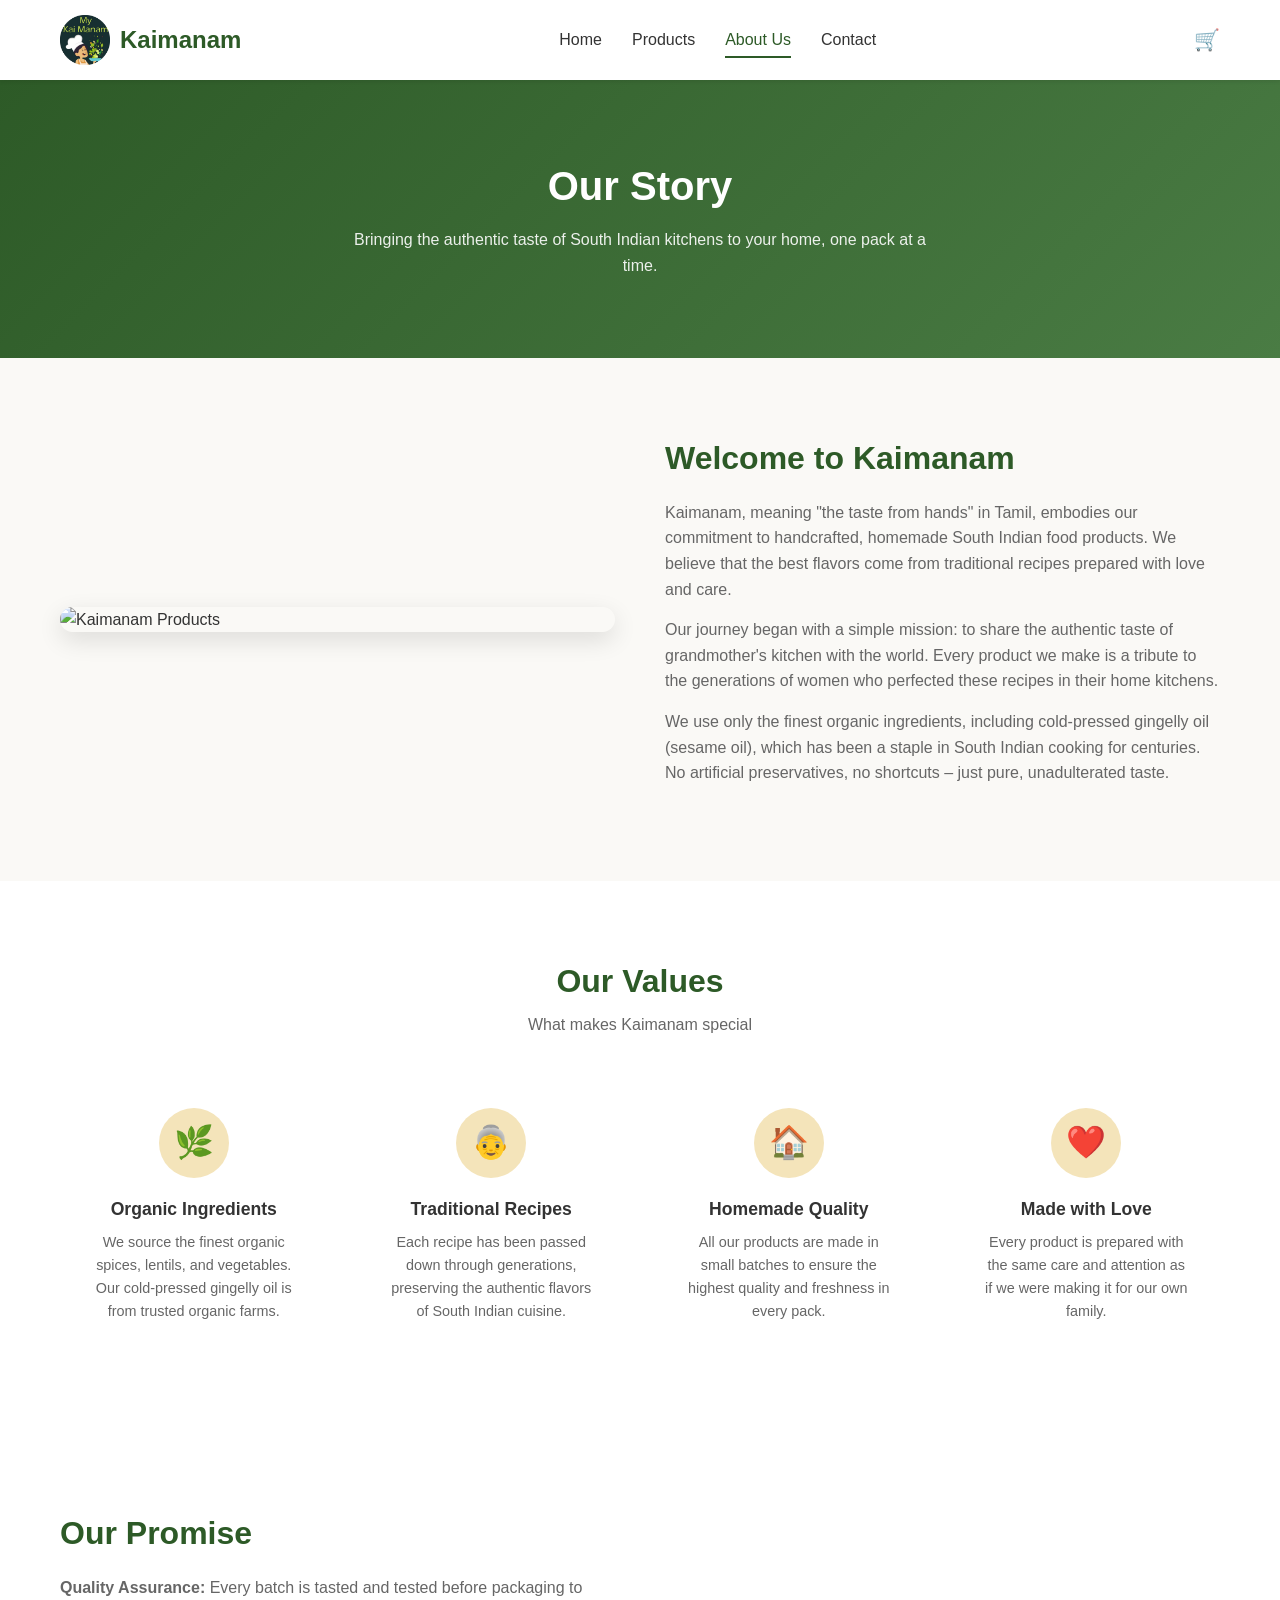
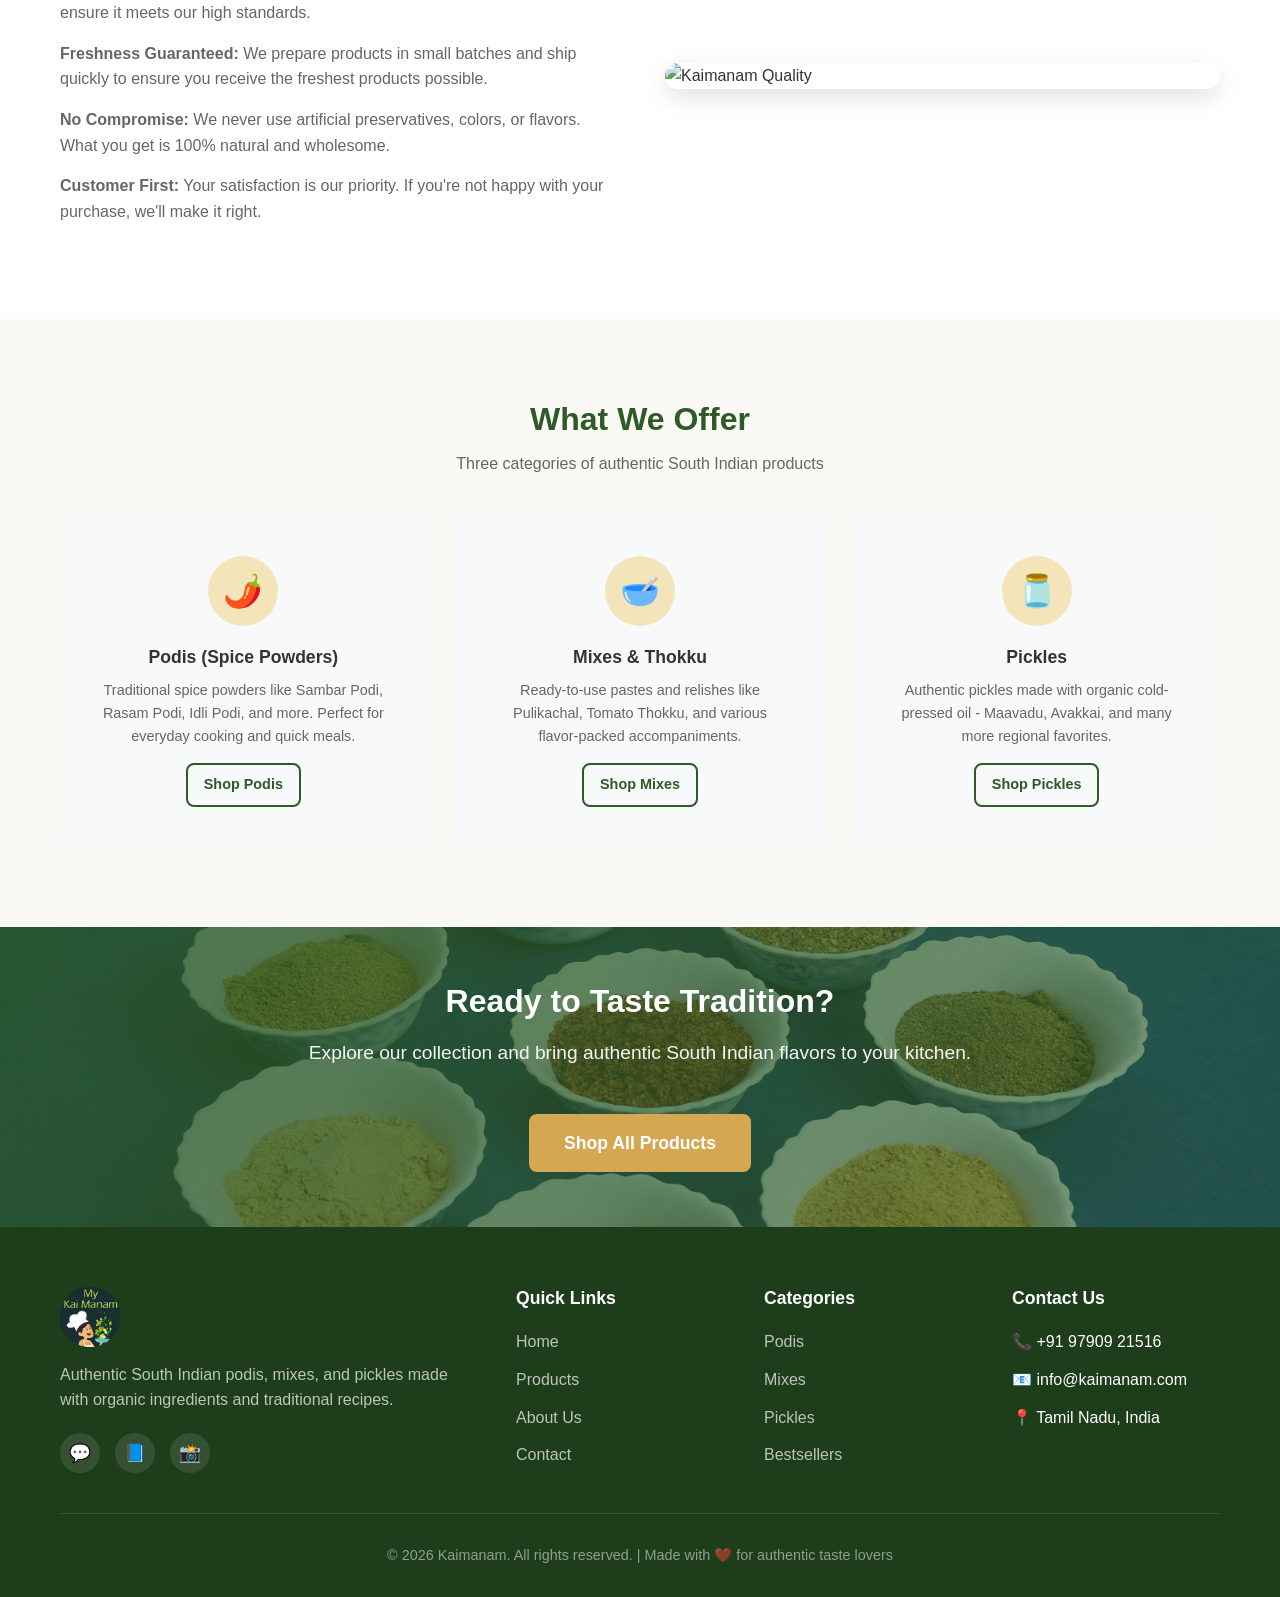
==== about.html @ 2c47877e "First commit" ====
<!DOCTYPE html>
<html lang="en">
<head>
    <meta charset="UTF-8">
    <meta name="viewport" content="width=device-width, initial-scale=1.0">
    <meta name="description" content="Learn about Kaimanam - Our story, mission, and commitment to bringing authentic South Indian flavors to your kitchen.">
    <title>About Us - Kaimanam</title>
    <link rel="stylesheet" href="css/styles.css">
    <link rel="icon" href="Assets/logo.png" type="image/png">
</head>
<body>
    <!-- Header -->
    <header class="header">
        <div class="container">
            <a href="index.html" class="logo">
                <img src="Assets/logo.png" alt="Kaimanam Logo">
                <span>Kaimanam</span>
            </a>
            
            <nav class="nav-menu">
                <a href="index.html">Home</a>
                <a href="products.html">Products</a>
                <a href="about.html" class="active">About Us</a>
                <a href="contact.html">Contact</a>
            </nav>
            
            <div class="nav-icons">
                <a href="cart.html" class="nav-icon">
                    🛒
                    <span class="cart-count">0</span>
                </a>
            </div>
            
            <button class="mobile-menu-btn">☰</button>
        </div>
    </header>

    <!-- About Hero -->
    <section class="about-hero">
        <div class="container">
            <h1>Our Story</h1>
            <p>Bringing the authentic taste of South Indian kitchens to your home, one pack at a time.</p>
        </div>
    </section>

    <!-- About Content -->
    <section class="about-content">
        <div class="container">
            <div class="about-grid">
                <div class="about-image">
                    <img src="Assets/menu3.jpg" alt="Kaimanam Products">
                </div>
                <div class="about-text">
                    <h2>Welcome to Kaimanam</h2>
                    <p>Kaimanam, meaning "the taste from hands" in Tamil, embodies our commitment to handcrafted, homemade South Indian food products. We believe that the best flavors come from traditional recipes prepared with love and care.</p>
                    <p>Our journey began with a simple mission: to share the authentic taste of grandmother's kitchen with the world. Every product we make is a tribute to the generations of women who perfected these recipes in their home kitchens.</p>
                    <p>We use only the finest organic ingredients, including cold-pressed gingelly oil (sesame oil), which has been a staple in South Indian cooking for centuries. No artificial preservatives, no shortcuts – just pure, unadulterated taste.</p>
                </div>
            </div>
        </div>
    </section>

    <!-- Our Values -->
    <section class="features-section">
        <div class="container">
            <div class="section-title">
                <h2>Our Values</h2>
                <p>What makes Kaimanam special</p>
            </div>
            <div class="features-grid">
                <div class="feature-card">
                    <div class="feature-icon">🌿</div>
                    <h3>Organic Ingredients</h3>
                    <p>We source the finest organic spices, lentils, and vegetables. Our cold-pressed gingelly oil is from trusted organic farms.</p>
                </div>
                <div class="feature-card">
                    <div class="feature-icon">👵</div>
                    <h3>Traditional Recipes</h3>
                    <p>Each recipe has been passed down through generations, preserving the authentic flavors of South Indian cuisine.</p>
                </div>
                <div class="feature-card">
                    <div class="feature-icon">🏠</div>
                    <h3>Homemade Quality</h3>
                    <p>All our products are made in small batches to ensure the highest quality and freshness in every pack.</p>
                </div>
                <div class="feature-card">
                    <div class="feature-icon">❤️</div>
                    <h3>Made with Love</h3>
                    <p>Every product is prepared with the same care and attention as if we were making it for our own family.</p>
                </div>
            </div>
        </div>
    </section>

    <!-- Our Promise -->
    <section class="about-content" style="background: white;">
        <div class="container">
            <div class="about-grid" style="direction: rtl;">
                <div class="about-image" style="direction: ltr;">
                    <img src="Assets/menu4.jpg" alt="Kaimanam Quality">
                </div>
                <div class="about-text" style="direction: ltr;">
                    <h2>Our Promise</h2>
                    <p><strong>Quality Assurance:</strong> Every batch is tasted and tested before packaging to ensure it meets our high standards.</p>
                    <p><strong>Freshness Guaranteed:</strong> We prepare products in small batches and ship quickly to ensure you receive the freshest products possible.</p>
                    <p><strong>No Compromise:</strong> We never use artificial preservatives, colors, or flavors. What you get is 100% natural and wholesome.</p>
                    <p><strong>Customer First:</strong> Your satisfaction is our priority. If you're not happy with your purchase, we'll make it right.</p>
                </div>
            </div>
        </div>
    </section>

    <!-- Product Categories -->
    <section class="products-section">
        <div class="container">
            <div class="section-title">
                <h2>What We Offer</h2>
                <p>Three categories of authentic South Indian products</p>
            </div>
            <div class="features-grid" style="grid-template-columns: repeat(3, 1fr);">
                <div class="feature-card" style="background: #f8f9fa; padding: 40px; border-radius: 12px;">
                    <div class="feature-icon">🌶️</div>
                    <h3>Podis (Spice Powders)</h3>
                    <p>Traditional spice powders like Sambar Podi, Rasam Podi, Idli Podi, and more. Perfect for everyday cooking and quick meals.</p>
                    <a href="products.html?category=podis" class="btn btn-outline btn-sm" style="margin-top: 15px;">Shop Podis</a>
                </div>
                <div class="feature-card" style="background: #f8f9fa; padding: 40px; border-radius: 12px;">
                    <div class="feature-icon">🥣</div>
                    <h3>Mixes & Thokku</h3>
                    <p>Ready-to-use pastes and relishes like Pulikachal, Tomato Thokku, and various flavor-packed accompaniments.</p>
                    <a href="products.html?category=mixes" class="btn btn-outline btn-sm" style="margin-top: 15px;">Shop Mixes</a>
                </div>
                <div class="feature-card" style="background: #f8f9fa; padding: 40px; border-radius: 12px;">
                    <div class="feature-icon">🫙</div>
                    <h3>Pickles</h3>
                    <p>Authentic pickles made with organic cold-pressed oil - Maavadu, Avakkai, and many more regional favorites.</p>
                    <a href="products.html?category=pickles" class="btn btn-outline btn-sm" style="margin-top: 15px;">Shop Pickles</a>
                </div>
            </div>
        </div>
    </section>

    <!-- CTA Section -->
    <section class="hero" style="min-height: 300px; height: auto;">
        <img src="Assets/header_img.jpg" alt="Kaimanam" class="hero-bg">
        <div class="hero-overlay"></div>
        <div class="container">
            <div class="hero-content" style="text-align: center; max-width: 800px; margin: 0 auto;">
                <h2 style="color: white; font-size: 2rem; margin-bottom: 15px;">Ready to Taste Tradition?</h2>
                <p>Explore our collection and bring authentic South Indian flavors to your kitchen.</p>
                <a href="products.html" class="btn btn-primary btn-lg" style="margin-top: 15px;">
                    Shop All Products
                </a>
            </div>
        </div>
    </section>

    <!-- Footer -->
    <footer class="footer">
        <div class="container">
            <div class="footer-grid">
                <div class="footer-brand">
                    <img src="Assets/logo.png" alt="Kaimanam Logo">
                    <p>Authentic South Indian podis, mixes, and pickles made with organic ingredients and traditional recipes.</p>
                    <div class="social-links">
                        <a href="https://wa.me/919790921516" target="_blank" class="social-link">💬</a>
                        <a href="#" class="social-link">📘</a>
                        <a href="#" class="social-link">📸</a>
                    </div>
                </div>
                
                <div class="footer-column">
                    <h4>Quick Links</h4>
                    <ul class="footer-links">
                        <li><a href="index.html">Home</a></li>
                        <li><a href="products.html">Products</a></li>
                        <li><a href="about.html">About Us</a></li>
                        <li><a href="contact.html">Contact</a></li>
                    </ul>
                </div>
                
                <div class="footer-column">
                    <h4>Categories</h4>
                    <ul class="footer-links">
                        <li><a href="products.html?category=podis">Podis</a></li>
                        <li><a href="products.html?category=mixes">Mixes</a></li>
                        <li><a href="products.html?category=pickles">Pickles</a></li>
                        <li><a href="products.html?category=bestsellers">Bestsellers</a></li>
                    </ul>
                </div>
                
                <div class="footer-column">
                    <h4>Contact Us</h4>
                    <ul class="footer-links">
                        <li>📞 +91 97909 21516</li>
                        <li>📧 info@kaimanam.com</li>
                        <li>📍 Tamil Nadu, India</li>
                    </ul>
                </div>
            </div>
            
            <div class="footer-bottom">
                <p>&copy; 2026 Kaimanam. All rights reserved. | Made with ❤️ for authentic taste lovers</p>
            </div>
        </div>
    </footer>

    <!-- Scripts -->
    <script src="js/products.js"></script>
    <script src="js/cart.js"></script>
    <script src="js/main.js"></script>
</body>
</html>
---- css/styles.css ----
/* Kaimanam - E-commerce Website Styles */

/* CSS Variables */
:root {
    --primary-color: #2d5a27;
    --primary-light: #4a7c44;
    --primary-dark: #1e3d1a;
    --secondary-color: #f4e4ba;
    --accent-color: #d4a853;
    --text-dark: #333333;
    --text-light: #666666;
    --text-muted: #999999;
    --white: #ffffff;
    --off-white: #faf9f6;
    --border-color: #e5e5e5;
    --shadow-sm: 0 2px 4px rgba(0,0,0,0.08);
    --shadow-md: 0 4px 12px rgba(0,0,0,0.1);
    --shadow-lg: 0 8px 24px rgba(0,0,0,0.12);
    --radius-sm: 8px;
    --radius-md: 12px;
    --radius-lg: 20px;
    --transition: all 0.3s ease;
}

/* Reset & Base */
*, *::before, *::after {
    margin: 0;
    padding: 0;
    box-sizing: border-box;
}

html {
    scroll-behavior: smooth;
}

body {
    font-family: 'Segoe UI', Tahoma, Geneva, Verdana, sans-serif;
    line-height: 1.6;
    color: var(--text-dark);
    background-color: var(--off-white);
}

a {
    text-decoration: none;
    color: inherit;
    transition: var(--transition);
}

img {
    max-width: 100%;
    height: auto;
    display: block;
}

button {
    cursor: pointer;
    border: none;
    outline: none;
    font-family: inherit;
    transition: var(--transition);
}

ul {
    list-style: none;
}

.container {
    max-width: 1200px;
    margin: 0 auto;
    padding: 0 20px;
}

/* Typography */
h1, h2, h3, h4, h5, h6 {
    font-weight: 600;
    line-height: 1.3;
    color: var(--text-dark);
}

h1 { font-size: 2.5rem; }
h2 { font-size: 2rem; }
h3 { font-size: 1.5rem; }
h4 { font-size: 1.25rem; }

.section-title {
    text-align: center;
    margin-bottom: 40px;
}

.section-title h2 {
    color: var(--primary-color);
    margin-bottom: 10px;
}

.section-title p {
    color: var(--text-light);
    max-width: 600px;
    margin: 0 auto;
}

/* Header & Navigation */
.header {
    background: var(--white);
    box-shadow: var(--shadow-sm);
    position: sticky;
    top: 0;
    z-index: 1000;
}

.header .container {
    display: flex;
    align-items: center;
    justify-content: space-between;
    padding: 15px 20px;
}

.logo {
    display: flex;
    align-items: center;
    gap: 10px;
}

.logo img {
    height: 50px;
    width: auto;
}

.logo span {
    font-size: 1.5rem;
    font-weight: 700;
    color: var(--primary-color);
}

.nav-menu {
    display: flex;
    align-items: center;
    gap: 30px;
}

.nav-menu a {
    color: var(--text-dark);
    font-weight: 500;
    position: relative;
    padding: 5px 0;
}

.nav-menu a:hover,
.nav-menu a.active {
    color: var(--primary-color);
}

.nav-menu a::after {
    content: '';
    position: absolute;
    bottom: 0;
    left: 0;
    width: 0;
    height: 2px;
    background: var(--primary-color);
    transition: var(--transition);
}

.nav-menu a:hover::after,
.nav-menu a.active::after {
    width: 100%;
}

.nav-icons {
    display: flex;
    align-items: center;
    gap: 20px;
}

.nav-icon {
    position: relative;
    font-size: 1.3rem;
    color: var(--text-dark);
}

.nav-icon:hover {
    color: var(--primary-color);
}

.cart-count {
    position: absolute;
    top: -8px;
    right: -8px;
    background: var(--accent-color);
    color: var(--white);
    font-size: 0.7rem;
    font-weight: 600;
    width: 18px;
    height: 18px;
    border-radius: 50%;
    display: flex;
    align-items: center;
    justify-content: center;
}

.mobile-menu-btn {
    display: none;
    background: none;
    font-size: 1.5rem;
    color: var(--text-dark);
}

/* Hero Section */
.hero {
    position: relative;
    height: 70vh;
    min-height: 500px;
    display: flex;
    align-items: center;
    overflow: hidden;
}

.hero-bg {
    position: absolute;
    top: 0;
    left: 0;
    width: 100%;
    height: 100%;
    object-fit: cover;
    z-index: -1;
}

.hero-overlay {
    position: absolute;
    top: 0;
    left: 0;
    width: 100%;
    height: 100%;
    background: linear-gradient(135deg, rgba(45, 90, 39, 0.85) 0%, rgba(45, 90, 39, 0.6) 100%);
    z-index: 0;
}

.hero-content {
    position: relative;
    z-index: 1;
    color: var(--white);
    max-width: 600px;
}

.hero-content h1 {
    font-size: 3rem;
    color: var(--white);
    margin-bottom: 20px;
    text-shadow: 2px 2px 4px rgba(0,0,0,0.3);
}

.hero-content p {
    font-size: 1.2rem;
    margin-bottom: 30px;
    opacity: 0.95;
}

.hero-buttons {
    display: flex;
    gap: 15px;
    flex-wrap: wrap;
}

/* Buttons */
.btn {
    display: inline-flex;
    align-items: center;
    justify-content: center;
    gap: 8px;
    padding: 12px 28px;
    border-radius: var(--radius-sm);
    font-weight: 600;
    font-size: 1rem;
    transition: var(--transition);
}

.btn-primary {
    background: var(--accent-color);
    color: var(--white);
}

.btn-primary:hover {
    background: #c49743;
    transform: translateY(-2px);
    box-shadow: var(--shadow-md);
}

.btn-secondary {
    background: transparent;
    color: var(--white);
    border: 2px solid var(--white);
}

.btn-secondary:hover {
    background: var(--white);
    color: var(--primary-color);
}

.btn-outline {
    background: transparent;
    color: var(--primary-color);
    border: 2px solid var(--primary-color);
}

.btn-outline:hover {
    background: var(--primary-color);
    color: var(--white);
}

.btn-cart {
    background: var(--primary-color);
    color: var(--white);
    width: 100%;
}

.btn-cart:hover {
    background: var(--primary-dark);
}

.btn-sm {
    padding: 8px 16px;
    font-size: 0.9rem;
}

.btn-lg {
    padding: 15px 35px;
    font-size: 1.1rem;
}

/* Categories Section */
.categories {
    padding: 80px 0;
    background: var(--white);
}

.categories-grid {
    display: grid;
    grid-template-columns: repeat(4, 1fr);
    gap: 25px;
}

.category-card {
    position: relative;
    border-radius: var(--radius-md);
    overflow: hidden;
    aspect-ratio: 1;
    box-shadow: var(--shadow-md);
    transition: var(--transition);
}

.category-card:hover {
    transform: translateY(-5px);
    box-shadow: var(--shadow-lg);
}

.category-card img {
    width: 100%;
    height: 100%;
    object-fit: cover;
    transition: var(--transition);
}

.category-card:hover img {
    transform: scale(1.05);
}

.category-overlay {
    position: absolute;
    bottom: 0;
    left: 0;
    right: 0;
    padding: 20px;
    background: linear-gradient(transparent, rgba(0,0,0,0.8));
    color: var(--white);
}

.category-overlay h3 {
    color: var(--white);
    margin-bottom: 5px;
}

.category-overlay p {
    font-size: 0.85rem;
    opacity: 0.9;
}

/* Products Section */
.products-section {
    padding: 80px 0;
}

.products-grid {
    display: grid;
    grid-template-columns: repeat(4, 1fr);
    gap: 25px;
}

.product-card {
    background: var(--white);
    border-radius: var(--radius-md);
    overflow: hidden;
    box-shadow: var(--shadow-sm);
    transition: var(--transition);
}

.product-card:hover {
    transform: translateY(-5px);
    box-shadow: var(--shadow-lg);
}

.product-image {
    position: relative;
    aspect-ratio: 1;
    overflow: hidden;
}

.product-image img {
    width: 100%;
    height: 100%;
    object-fit: cover;
    transition: var(--transition);
}

.product-card:hover .product-image img {
    transform: scale(1.05);
}

.product-badge {
    position: absolute;
    top: 10px;
    left: 10px;
    background: var(--accent-color);
    color: var(--white);
    padding: 5px 12px;
    border-radius: 20px;
    font-size: 0.75rem;
    font-weight: 600;
}

.product-actions {
    position: absolute;
    top: 10px;
    right: 10px;
    display: flex;
    flex-direction: column;
    gap: 8px;
    opacity: 0;
    transform: translateX(10px);
    transition: var(--transition);
}

.product-card:hover .product-actions {
    opacity: 1;
    transform: translateX(0);
}

.product-action-btn {
    background: var(--white);
    color: var(--text-dark);
    width: 36px;
    height: 36px;
    border-radius: 50%;
    display: flex;
    align-items: center;
    justify-content: center;
    box-shadow: var(--shadow-sm);
}

.product-action-btn:hover {
    background: var(--primary-color);
    color: var(--white);
}

.product-info {
    padding: 20px;
}

.product-category {
    font-size: 0.8rem;
    color: var(--text-muted);
    text-transform: uppercase;
    letter-spacing: 0.5px;
    margin-bottom: 5px;
}

.product-name {
    font-size: 1.1rem;
    font-weight: 600;
    margin-bottom: 5px;
    color: var(--text-dark);
}

.product-name a:hover {
    color: var(--primary-color);
}

.product-weight {
    font-size: 0.85rem;
    color: var(--text-light);
    margin-bottom: 10px;
}

.product-price {
    font-size: 1.25rem;
    font-weight: 700;
    color: var(--primary-color);
    margin-bottom: 15px;
}

/* Product Detail Page */
.product-detail {
    padding: 60px 0;
}

.product-detail-grid {
    display: grid;
    grid-template-columns: 1fr 1fr;
    gap: 50px;
    align-items: start;
}

.product-gallery {
    position: sticky;
    top: 100px;
}

.main-image {
    border-radius: var(--radius-md);
    overflow: hidden;
    margin-bottom: 15px;
}

.main-image img {
    width: 100%;
    aspect-ratio: 1;
    object-fit: cover;
}

.thumbnail-images {
    display: flex;
    gap: 10px;
}

.thumbnail {
    width: 80px;
    height: 80px;
    border-radius: var(--radius-sm);
    overflow: hidden;
    cursor: pointer;
    border: 2px solid transparent;
    transition: var(--transition);
}

.thumbnail.active,
.thumbnail:hover {
    border-color: var(--primary-color);
}

.thumbnail img {
    width: 100%;
    height: 100%;
    object-fit: cover;
}

.product-detail-info h1 {
    font-size: 2rem;
    margin-bottom: 10px;
}

.product-detail-price {
    font-size: 2rem;
    font-weight: 700;
    color: var(--primary-color);
    margin-bottom: 20px;
}

.product-detail-weight {
    display: inline-block;
    background: var(--secondary-color);
    padding: 8px 16px;
    border-radius: 20px;
    font-size: 0.9rem;
    color: var(--primary-dark);
    margin-bottom: 20px;
}

.product-detail-description {
    color: var(--text-light);
    margin-bottom: 30px;
    line-height: 1.8;
}

.quantity-selector {
    display: flex;
    align-items: center;
    gap: 15px;
    margin-bottom: 25px;
}

.quantity-selector label {
    font-weight: 600;
}

.quantity-controls {
    display: flex;
    align-items: center;
    border: 1px solid var(--border-color);
    border-radius: var(--radius-sm);
}

.quantity-btn {
    background: var(--off-white);
    color: var(--text-dark);
    width: 40px;
    height: 40px;
    font-size: 1.2rem;
    display: flex;
    align-items: center;
    justify-content: center;
}

.quantity-btn:hover {
    background: var(--primary-color);
    color: var(--white);
}

.quantity-input {
    width: 60px;
    height: 40px;
    text-align: center;
    border: none;
    font-size: 1rem;
    font-weight: 600;
}

.product-detail-buttons {
    display: flex;
    gap: 15px;
    margin-bottom: 30px;
}

.product-detail-buttons .btn {
    flex: 1;
}

.product-features {
    border-top: 1px solid var(--border-color);
    padding-top: 25px;
}

.product-features ul {
    display: grid;
    gap: 10px;
}

.product-features li {
    display: flex;
    align-items: center;
    gap: 10px;
    color: var(--text-light);
}

.product-features li::before {
    content: '✓';
    color: var(--primary-color);
    font-weight: bold;
}

/* Cart Page */
.cart-page {
    padding: 60px 0;
}

.cart-page h1 {
    margin-bottom: 40px;
}

.cart-container {
    display: grid;
    grid-template-columns: 1fr 350px;
    gap: 40px;
    align-items: start;
}

.cart-items {
    background: var(--white);
    border-radius: var(--radius-md);
    box-shadow: var(--shadow-sm);
    overflow: hidden;
}

.cart-header {
    display: grid;
    grid-template-columns: 2fr 1fr 1fr 1fr auto;
    gap: 20px;
    padding: 20px;
    background: var(--off-white);
    font-weight: 600;
    color: var(--text-dark);
}

.cart-item {
    display: grid;
    grid-template-columns: 2fr 1fr 1fr 1fr auto;
    gap: 20px;
    padding: 20px;
    border-bottom: 1px solid var(--border-color);
    align-items: center;
}

.cart-item:last-child {
    border-bottom: none;
}

.cart-product {
    display: flex;
    align-items: center;
    gap: 15px;
}

.cart-product img {
    width: 80px;
    height: 80px;
    object-fit: cover;
    border-radius: var(--radius-sm);
}

.cart-product-info h4 {
    font-size: 1rem;
    margin-bottom: 5px;
}

.cart-product-info p {
    font-size: 0.85rem;
    color: var(--text-muted);
}

.cart-price,
.cart-subtotal {
    font-weight: 600;
}

.cart-quantity {
    display: flex;
    align-items: center;
    justify-content: center;
}

.cart-remove {
    background: none;
    color: var(--text-muted);
    font-size: 1.2rem;
}

.cart-remove:hover {
    color: #e74c3c;
}

.cart-summary {
    background: var(--white);
    border-radius: var(--radius-md);
    box-shadow: var(--shadow-sm);
    padding: 30px;
    position: sticky;
    top: 100px;
}

.cart-summary h3 {
    margin-bottom: 25px;
    padding-bottom: 15px;
    border-bottom: 1px solid var(--border-color);
}

.summary-row {
    display: flex;
    justify-content: space-between;
    margin-bottom: 15px;
    color: var(--text-light);
}

.summary-row.total {
    font-size: 1.25rem;
    font-weight: 700;
    color: var(--text-dark);
    padding-top: 15px;
    border-top: 1px solid var(--border-color);
    margin-top: 15px;
}

.cart-summary .btn {
    width: 100%;
    margin-top: 20px;
}

.empty-cart {
    text-align: center;
    padding: 60px 20px;
}

.empty-cart svg {
    width: 100px;
    height: 100px;
    color: var(--text-muted);
    margin-bottom: 20px;
}

.empty-cart h3 {
    margin-bottom: 10px;
}

.empty-cart p {
    color: var(--text-light);
    margin-bottom: 20px;
}

/* Checkout Page */
.checkout-page {
    padding: 60px 0;
}

.checkout-container {
    display: grid;
    grid-template-columns: 1fr 400px;
    gap: 40px;
    align-items: start;
}

.checkout-form {
    background: var(--white);
    border-radius: var(--radius-md);
    box-shadow: var(--shadow-sm);
    padding: 30px;
}

.checkout-form h2 {
    margin-bottom: 25px;
    padding-bottom: 15px;
    border-bottom: 1px solid var(--border-color);
}

.form-group {
    margin-bottom: 20px;
}

.form-group label {
    display: block;
    margin-bottom: 8px;
    font-weight: 500;
    color: var(--text-dark);
}

.form-group label span {
    color: #e74c3c;
}

.form-group input,
.form-group select,
.form-group textarea {
    width: 100%;
    padding: 12px 16px;
    border: 1px solid var(--border-color);
    border-radius: var(--radius-sm);
    font-size: 1rem;
    font-family: inherit;
    transition: var(--transition);
}

.form-group input:focus,
.form-group select:focus,
.form-group textarea:focus {
    outline: none;
    border-color: var(--primary-color);
    box-shadow: 0 0 0 3px rgba(45, 90, 39, 0.1);
}

.form-row {
    display: grid;
    grid-template-columns: 1fr 1fr;
    gap: 20px;
}

.order-summary {
    background: var(--white);
    border-radius: var(--radius-md);
    box-shadow: var(--shadow-sm);
    padding: 30px;
    position: sticky;
    top: 100px;
}

.order-summary h3 {
    margin-bottom: 20px;
}

.order-items {
    max-height: 300px;
    overflow-y: auto;
    margin-bottom: 20px;
}

.order-item {
    display: flex;
    gap: 15px;
    padding: 15px 0;
    border-bottom: 1px solid var(--border-color);
}

.order-item:last-child {
    border-bottom: none;
}

.order-item img {
    width: 60px;
    height: 60px;
    object-fit: cover;
    border-radius: var(--radius-sm);
}

.order-item-info {
    flex: 1;
}

.order-item-info h4 {
    font-size: 0.95rem;
    margin-bottom: 5px;
}

.order-item-info p {
    font-size: 0.85rem;
    color: var(--text-muted);
}

.order-item-price {
    font-weight: 600;
    color: var(--primary-color);
}

.whatsapp-note {
    background: #dcf8c6;
    padding: 15px;
    border-radius: var(--radius-sm);
    margin-top: 20px;
    display: flex;
    align-items: flex-start;
    gap: 10px;
}

.whatsapp-note svg {
    width: 24px;
    height: 24px;
    color: #25d366;
    flex-shrink: 0;
}

.whatsapp-note p {
    font-size: 0.9rem;
    color: var(--text-dark);
}

/* About Page */
.about-hero {
    background: linear-gradient(135deg, var(--primary-color) 0%, var(--primary-light) 100%);
    color: var(--white);
    padding: 80px 0;
    text-align: center;
}

.about-hero h1 {
    color: var(--white);
    margin-bottom: 15px;
}

.about-hero p {
    max-width: 600px;
    margin: 0 auto;
    opacity: 0.9;
}

.about-content {
    padding: 80px 0;
}

.about-grid {
    display: grid;
    grid-template-columns: 1fr 1fr;
    gap: 50px;
    align-items: center;
}

.about-image img {
    border-radius: var(--radius-lg);
    box-shadow: var(--shadow-lg);
}

.about-text h2 {
    color: var(--primary-color);
    margin-bottom: 20px;
}

.about-text p {
    color: var(--text-light);
    margin-bottom: 15px;
}

.features-section {
    background: var(--white);
    padding: 80px 0;
}

.features-grid {
    display: grid;
    grid-template-columns: repeat(4, 1fr);
    gap: 30px;
}

.feature-card {
    text-align: center;
    padding: 30px;
}

.feature-icon {
    width: 70px;
    height: 70px;
    background: var(--secondary-color);
    border-radius: 50%;
    display: flex;
    align-items: center;
    justify-content: center;
    margin: 0 auto 20px;
    font-size: 2rem;
}

.feature-card h3 {
    margin-bottom: 10px;
    font-size: 1.1rem;
}

.feature-card p {
    color: var(--text-light);
    font-size: 0.9rem;
}

/* Contact Page */
.contact-section {
    padding: 80px 0;
}

.contact-grid {
    display: grid;
    grid-template-columns: 1fr 1fr;
    gap: 50px;
}

.contact-info h2 {
    color: var(--primary-color);
    margin-bottom: 20px;
}

.contact-info p {
    color: var(--text-light);
    margin-bottom: 30px;
}

.contact-details {
    display: grid;
    gap: 20px;
}

.contact-item {
    display: flex;
    align-items: flex-start;
    gap: 15px;
}

.contact-icon {
    width: 50px;
    height: 50px;
    background: var(--secondary-color);
    border-radius: 50%;
    display: flex;
    align-items: center;
    justify-content: center;
    font-size: 1.2rem;
    color: var(--primary-color);
    flex-shrink: 0;
}

.contact-item h4 {
    margin-bottom: 5px;
}

.contact-item p {
    color: var(--text-light);
    margin-bottom: 0;
}

.contact-form {
    background: var(--white);
    padding: 40px;
    border-radius: var(--radius-md);
    box-shadow: var(--shadow-md);
}

.contact-form h3 {
    margin-bottom: 25px;
}

/* Footer */
.footer {
    background: var(--primary-dark);
    color: var(--white);
    padding: 60px 0 30px;
}

.footer-grid {
    display: grid;
    grid-template-columns: 2fr 1fr 1fr 1fr;
    gap: 40px;
    margin-bottom: 40px;
}

.footer-brand img {
    height: 60px;
    margin-bottom: 15px;
}

.footer-brand p {
    color: rgba(255,255,255,0.7);
    margin-bottom: 20px;
}

.social-links {
    display: flex;
    gap: 15px;
}

.social-link {
    width: 40px;
    height: 40px;
    background: rgba(255,255,255,0.1);
    border-radius: 50%;
    display: flex;
    align-items: center;
    justify-content: center;
    color: var(--white);
    font-size: 1.1rem;
    transition: var(--transition);
}

.social-link:hover {
    background: var(--accent-color);
}

.footer-column h4 {
    color: var(--white);
    margin-bottom: 20px;
    font-size: 1.1rem;
}

.footer-links {
    display: grid;
    gap: 12px;
}

.footer-links a {
    color: rgba(255,255,255,0.7);
}

.footer-links a:hover {
    color: var(--accent-color);
}

.footer-bottom {
    border-top: 1px solid rgba(255,255,255,0.1);
    padding-top: 30px;
    text-align: center;
    color: rgba(255,255,255,0.5);
    font-size: 0.9rem;
}

/* Notifications */
.notification {
    position: fixed;
    bottom: 20px;
    right: 20px;
    background: var(--primary-color);
    color: var(--white);
    padding: 15px 25px;
    border-radius: var(--radius-sm);
    box-shadow: var(--shadow-lg);
    display: flex;
    align-items: center;
    gap: 15px;
    z-index: 2000;
    transform: translateY(100px);
    opacity: 0;
    transition: var(--transition);
}

.notification.show {
    transform: translateY(0);
    opacity: 1;
}

.notification button {
    background: none;
    color: var(--white);
    font-size: 1.2rem;
    padding: 0;
}

.notification-success {
    background: var(--primary-color);
}

.notification-error {
    background: #e74c3c;
}

/* Breadcrumb */
.breadcrumb {
    padding: 20px 0;
    background: var(--white);
    border-bottom: 1px solid var(--border-color);
}

.breadcrumb ul {
    display: flex;
    align-items: center;
    gap: 10px;
}

.breadcrumb li {
    display: flex;
    align-items: center;
    gap: 10px;
    color: var(--text-muted);
    font-size: 0.9rem;
}

.breadcrumb li a {
    color: var(--text-light);
}

.breadcrumb li a:hover {
    color: var(--primary-color);
}

.breadcrumb li:last-child {
    color: var(--primary-color);
    font-weight: 500;
}

.breadcrumb li:not(:last-child)::after {
    content: '›';
    color: var(--text-muted);
}

/* Filter Section */
.filter-section {
    background: var(--white);
    padding: 20px;
    border-radius: var(--radius-md);
    box-shadow: var(--shadow-sm);
    margin-bottom: 30px;
}

.filter-row {
    display: flex;
    align-items: center;
    justify-content: space-between;
    flex-wrap: wrap;
    gap: 20px;
}

.filter-group {
    display: flex;
    align-items: center;
    gap: 10px;
}

.filter-group label {
    font-weight: 500;
    color: var(--text-dark);
}

.filter-group select {
    padding: 10px 15px;
    border: 1px solid var(--border-color);
    border-radius: var(--radius-sm);
    font-size: 0.95rem;
}

.filter-tabs {
    display: flex;
    gap: 10px;
}

.filter-tab {
    padding: 10px 20px;
    border-radius: 20px;
    background: var(--off-white);
    color: var(--text-dark);
    font-weight: 500;
}

.filter-tab:hover,
.filter-tab.active {
    background: var(--primary-color);
    color: var(--white);
}

/* Page Header */
.page-header {
    background: linear-gradient(135deg, var(--primary-color) 0%, var(--primary-light) 100%);
    color: var(--white);
    padding: 60px 0;
    text-align: center;
}

.page-header h1 {
    color: var(--white);
    margin-bottom: 10px;
}

.page-header p {
    opacity: 0.9;
}

/* Responsive Design */
@media (max-width: 1024px) {
    .products-grid,
    .categories-grid {
        grid-template-columns: repeat(3, 1fr);
    }
    
    .features-grid {
        grid-template-columns: repeat(2, 1fr);
    }
    
    .footer-grid {
        grid-template-columns: repeat(2, 1fr);
    }
}

@media (max-width: 768px) {
    .nav-menu {
        display: none;
        position: absolute;
        top: 100%;
        left: 0;
        right: 0;
        background: var(--white);
        flex-direction: column;
        padding: 20px;
        box-shadow: var(--shadow-md);
    }
    
    .nav-menu.active {
        display: flex;
    }
    
    .mobile-menu-btn {
        display: block;
    }
    
    .hero-content h1 {
        font-size: 2rem;
    }
    
    .products-grid,
    .categories-grid {
        grid-template-columns: repeat(2, 1fr);
    }
    
    .product-detail-grid,
    .cart-container,
    .checkout-container,
    .about-grid,
    .contact-grid {
        grid-template-columns: 1fr;
    }
    
    .cart-header {
        display: none;
    }
    
    .cart-item {
        grid-template-columns: 1fr;
        text-align: center;
        gap: 15px;
    }
    
    .cart-product {
        flex-direction: column;
    }
    
    .footer-grid {
        grid-template-columns: 1fr;
        text-align: center;
    }
    
    .social-links {
        justify-content: center;
    }
    
    .form-row {
        grid-template-columns: 1fr;
    }
    
    .features-grid {
        grid-template-columns: 1fr;
    }
}

@media (max-width: 480px) {
    h1 { font-size: 1.75rem; }
    h2 { font-size: 1.5rem; }
    
    .products-grid,
    .categories-grid {
        grid-template-columns: 1fr;
    }
    
    .hero {
        min-height: 400px;
    }
    
    .hero-buttons {
        flex-direction: column;
    }
    
    .filter-row {
        flex-direction: column;
        align-items: stretch;
    }
    
    .filter-tabs {
        flex-wrap: wrap;
        justify-content: center;
    }
}

/* Utility Classes */
.text-center { text-align: center; }
.text-primary { color: var(--primary-color); }
.mt-20 { margin-top: 20px; }
.mb-20 { margin-bottom: 20px; }
.mt-40 { margin-top: 40px; }
.mb-40 { margin-bottom: 40px; }
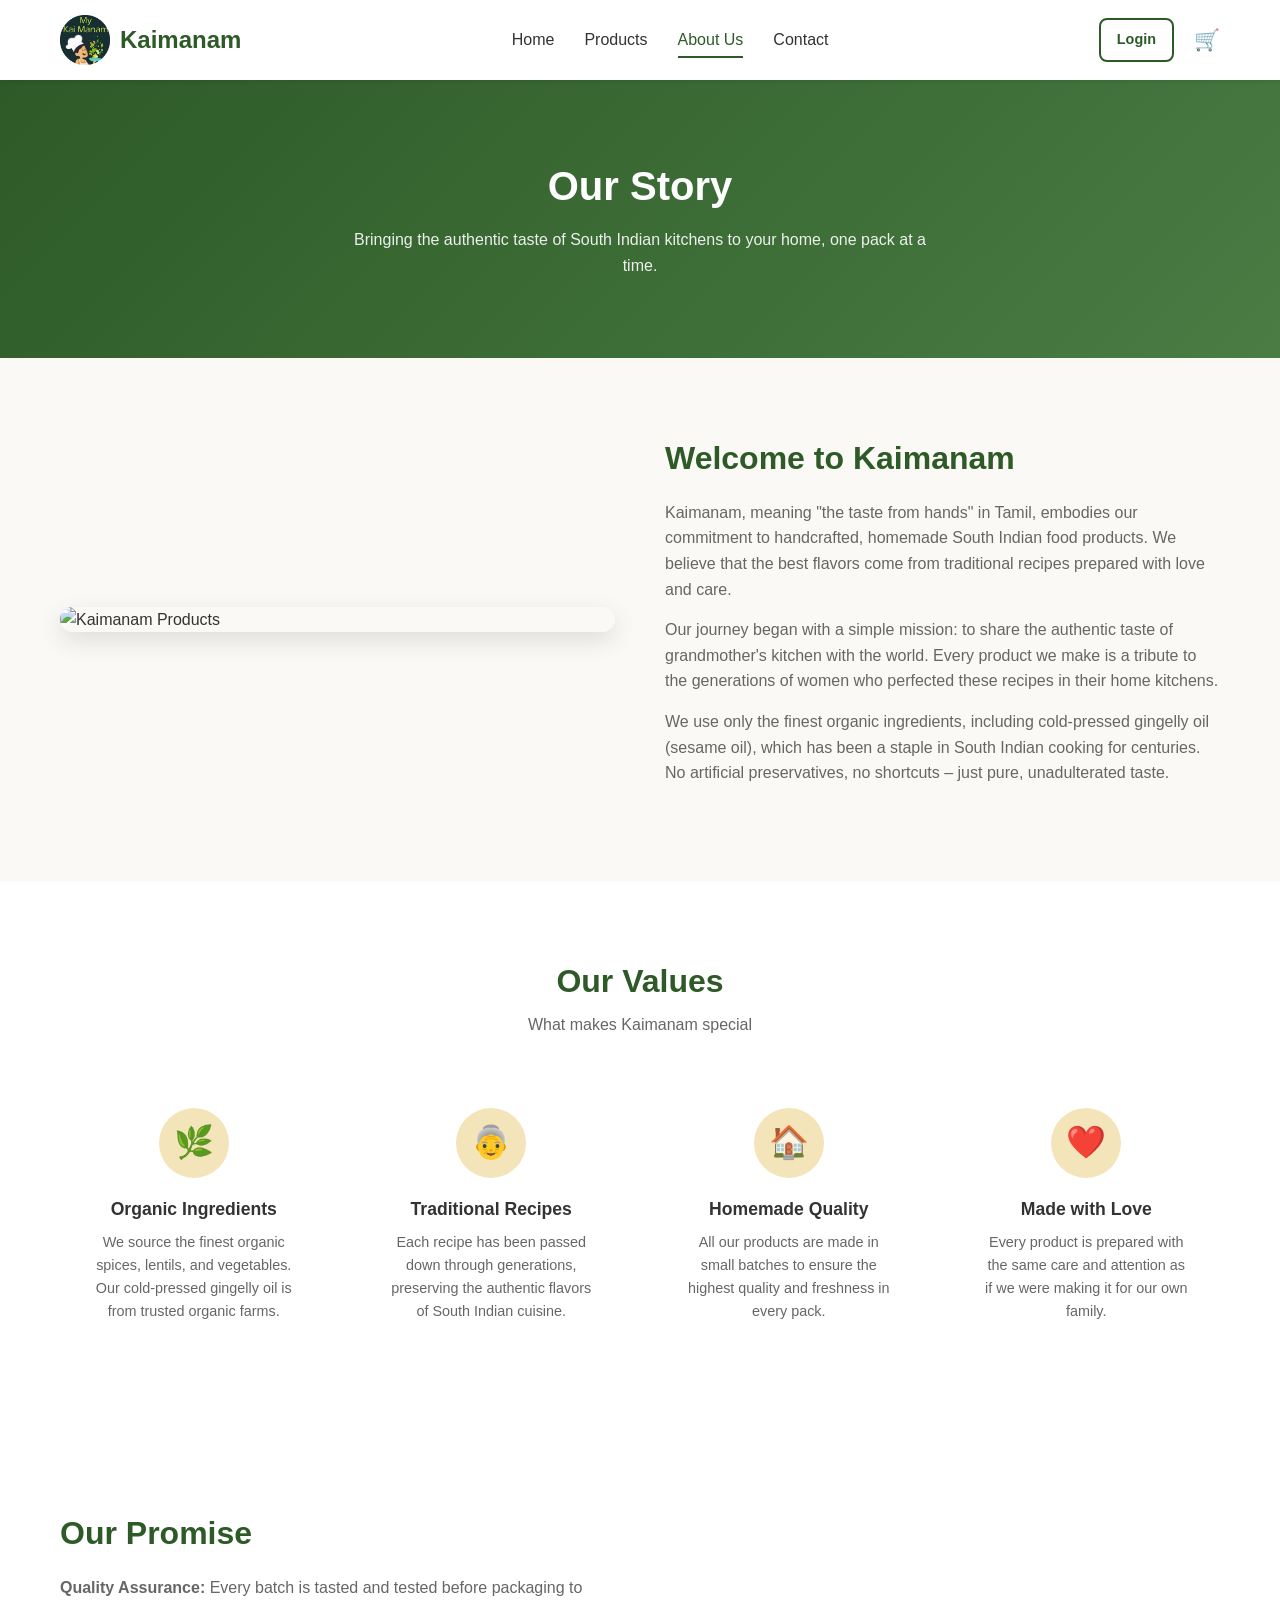
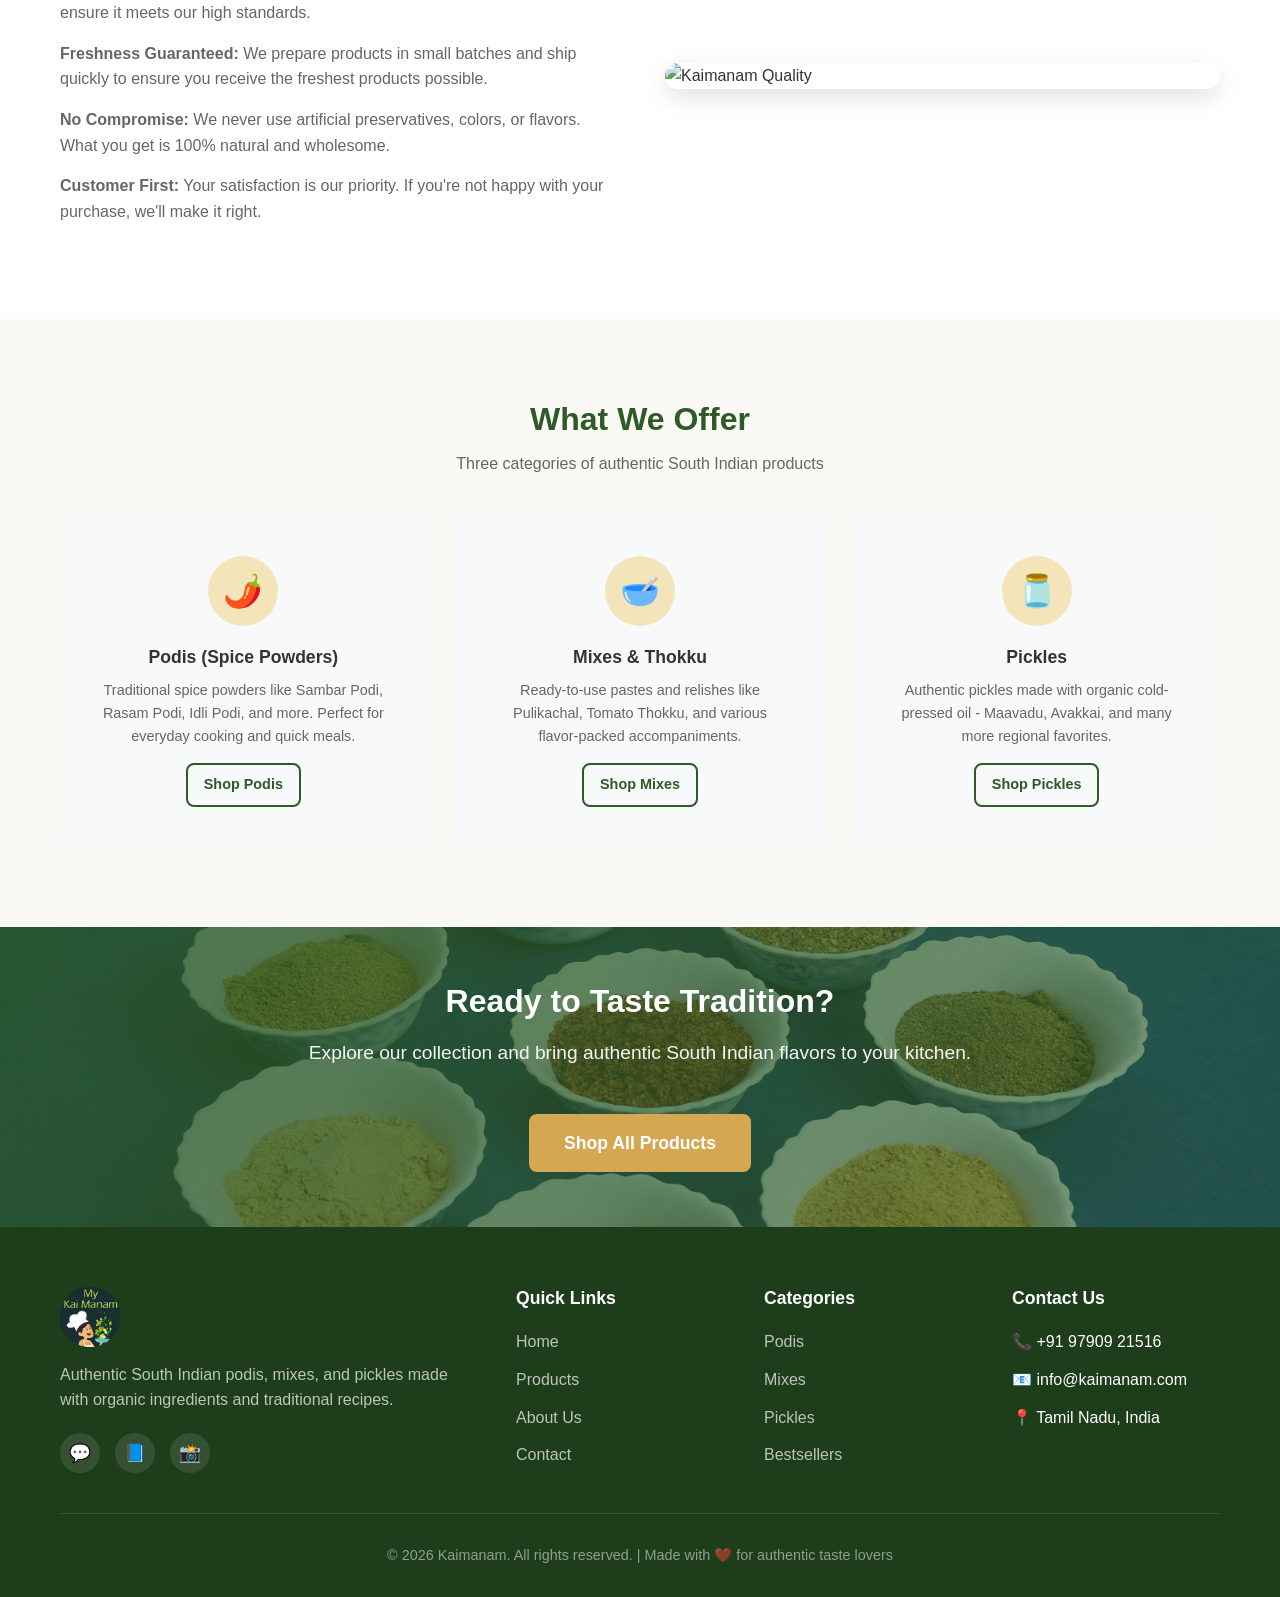
==== commit 97197c70: "Added signing up and backend features" ====
--- a/about.html
+++ b/about.html
@@ -25,6 +25,13 @@
             </nav>
             
             <div class="nav-icons">
+                <div id="auth-section" style="display: flex; align-items: center; gap: 15px;">
+                    <a href="login.html" class="btn btn-sm btn-outline">Login</a>
+                </div>
+                <div id="user-section" style="display: none; align-items: center; gap: 15px;">
+                    <a href="my-orders.html" style="font-weight: 500;" id="user-name-display"></a>
+                    <button onclick="logout()" class="btn btn-sm btn-outline">Logout</button>
+                </div>
                 <a href="cart.html" class="nav-icon">
                     🛒
                     <span class="cart-count">0</span>
@@ -205,9 +212,16 @@
         </div>
     </footer>
 
-    <!-- Scripts -->
+    <!-- Firebase SDKs -->
+    <script src="https://www.gstatic.com/firebasejs/9.22.0/firebase-app-compat.js"></script>
+    <script src="https://www.gstatic.com/firebasejs/9.22.0/firebase-auth-compat.js"></script>
+    <script src="https://www.gstatic.com/firebasejs/9.22.0/firebase-firestore-compat.js"></script>
+    
+    <!-- App Scripts -->
     <script src="js/products.js"></script>
+    <script src="js/firebase-config.js"></script>
     <script src="js/cart.js"></script>
+    <script src="js/auth.js"></script>
     <script src="js/main.js"></script>
 </body>
 </html>
